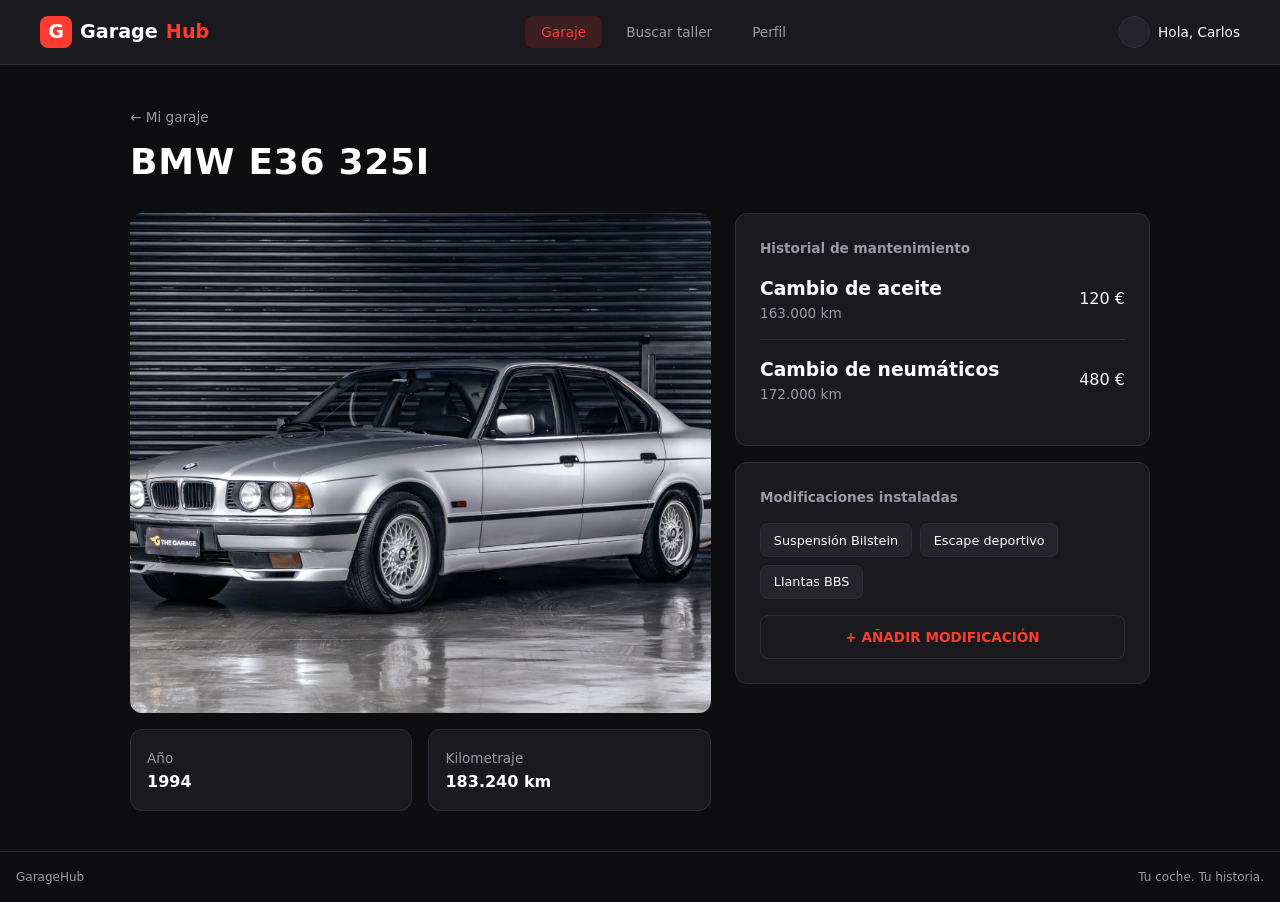
==== pages/detalle.html @ 3abf8b0a "proyecto acabado" ====
<!DOCTYPE html>
<html lang="es">
<head>
  <meta charset="UTF-8">
  <meta name="viewport" content="width=device-width, initial-scale=1.0">
  <title>BMW E36 325i | GarageHub</title>
  <link rel="stylesheet" href="../css/style.css">
  <script src="../js/menu.js" defer></script>
</head>
<body>
  <header class="site-header">
    <a class="logo" href="../index.html"><span aria-hidden="true">G</span>Garage<b>Hub</b></a>
    <nav class="main-nav" id="menu-principal" aria-label="Navegación principal">
      <ul>
        <li><a href="../index.html" aria-current="page">Garaje</a></li>
        <li><a href="#">Buscar taller</a></li>
        <li><a href="perfil.html">Perfil</a></li>
      </ul>
    </nav>
    <div class="user"><span class="avatar" role="img" aria-label="Foto de Carlos"></span>Hola, Carlos</div>
    <button class="nav-toggle" type="button" aria-controls="menu-principal" aria-expanded="false" aria-label="Abrir menú"><span></span><span></span><span></span></button>
  </header>
  <main class="page">
    <a class="back" href="../index.html">&larr; Mi garaje</a>
    <h1>BMW E36 325i</h1>
    <div class="layout layout-detalle">
      <section aria-label="Datos del vehículo">
        <img class="big-img" src="../assets/img/bmw-e36.jpg" alt="BMW E36 325i gris" width="800" height="500">
        <div class="stats">
          <div class="stat"><span class="muted">Año</span><strong>1994</strong></div>
          <div class="stat"><span class="muted">Kilometraje</span><strong>183.240 km</strong></div>
        </div>
      </section>
      <aside>
        <section class="panel" aria-labelledby="t-hist">
          <h2 id="t-hist" class="muted">Historial de mantenimiento</h2>
          <ul class="list">
            <li><article><h3>Cambio de aceite</h3><p class="muted">163.000 km</p></article><span>120 €</span></li>
            <li><article><h3>Cambio de neumáticos</h3><p class="muted">172.000 km</p></article><span>480 €</span></li>
          </ul>
        </section>
        <section class="panel" aria-labelledby="t-mods">
          <h2 id="t-mods" class="muted">Modificaciones instaladas</h2>
          <ul class="chips"><li>Suspensión Bilstein</li><li>Escape deportivo</li><li>Llantas BBS</li></ul>
          <a class="btn btn-outline btn-block" href="crear.html">+ Añadir modificación</a>
        </section>
      </aside>
    </div>
  </main>
  <footer class="site-footer"><span>GarageHub</span><span>Tu coche. Tu historia.</span></footer>
</body>
</html>
---- css/style.css ----
/* ===== Variables (guía de estilos de Figma) ===== */
:root {
  --bg: #0e0e10;
  --surface: #1a1a1e;
  --surface-2: #24242a;
  --border: #2e2e36;
  --accent: #ff3b30;
  --accent-hover: #e0332a;
  --text: #ffffff;
  --muted: #9a9aa6;
  --font: "Inter", system-ui, -apple-system, "Segoe UI", Arial, sans-serif;
  --s-1: 0.5rem;
  --s-2: 1rem;
  --s-3: 1.5rem;
  --s-4: 2.5rem;
  --radius: 12px;
}

/* ===== Base (mobile first) ===== */
*, *::before, *::after { box-sizing: border-box; margin: 0; padding: 0; }
body { font-family: var(--font); background: var(--bg); color: var(--text); line-height: 1.5; min-height: 100vh; display: flex; flex-direction: column; }
img { max-width: 100%; display: block; }
a { color: inherit; text-decoration: none; }
ul { list-style: none; }
:focus-visible { outline: 2px solid var(--accent); outline-offset: 2px; }
h1 { font-size: 1.75rem; text-transform: uppercase; letter-spacing: 0.02em; }
h2 { font-size: 1.1rem; }
.muted { color: var(--muted); font-size: 0.85rem; }
.link-accent { color: var(--accent); font-size: 0.85rem; }
.link-accent:hover { text-decoration: underline; }

/* ===== Botones ===== */
.btn { display: inline-block; background: var(--accent); color: #fff; border: 0; border-radius: 8px; padding: 0.8rem 1.5rem; font: 700 0.85rem var(--font); text-transform: uppercase; cursor: pointer; text-align: center; transition: background 0.2s; }
.btn:hover { background: var(--accent-hover); }
.btn-block { width: 100%; }
.btn-outline { background: transparent; border: 1px solid var(--border); color: var(--accent); }
.btn-outline:hover { background: var(--surface-2); }

/* ===== Header / Nav / Footer ===== */
.site-header { display: flex; flex-wrap: wrap; align-items: center; justify-content: space-between; gap: var(--s-2); padding: var(--s-2); background: var(--surface); border-bottom: 1px solid var(--border); }
.logo { display: flex; align-items: center; gap: var(--s-1); font-weight: 800; font-size: 1.2rem; }
.logo span { background: var(--accent); width: 32px; height: 32px; border-radius: 8px; display: grid; place-items: center; }
.logo b { color: var(--accent); }
.main-nav { order: 3; width: 100%; }
.main-nav ul { display: flex; gap: var(--s-1); }
.main-nav a { padding: 0.5rem 1rem; border-radius: 8px; font-size: 0.85rem; color: var(--muted); }
.main-nav a:hover { color: var(--text); }
.main-nav a[aria-current="page"] { background: rgba(255, 59, 48, 0.15); color: var(--accent); }
.user { display: flex; align-items: center; gap: var(--s-1); font-size: 0.85rem; }
.avatar { width: 32px; height: 32px; border-radius: 50%; background: var(--surface-2) center/cover; border: 1px solid var(--border); }
.site-footer { display: flex; justify-content: space-between; gap: var(--s-1); padding: var(--s-2); border-top: 1px solid var(--border); color: var(--muted); font-size: 0.75rem; }
.page { flex: 1; width: 100%; max-width: 1100px; margin: 0 auto; padding: var(--s-3) var(--s-2); }
.page-head { display: flex; flex-wrap: wrap; justify-content: space-between; align-items: flex-end; gap: var(--s-2); margin-bottom: var(--s-3); }
.badge { background: var(--surface-2); color: var(--muted); font-size: 0.7rem; padding: 0.2rem 0.6rem; border-radius: 6px; vertical-align: middle; }
.back { display: inline-block; color: var(--muted); font-size: 0.85rem; margin-bottom: var(--s-1); }

/* ===== Tarjetas del garaje (Grid) ===== */
.cards { display: grid; grid-template-columns: repeat(auto-fit, minmax(280px, 1fr)); gap: var(--s-3); }
.card { background: var(--surface); border-radius: var(--radius); overflow: hidden; border: 1px solid var(--border); }
.card img { width: 100%; aspect-ratio: 16 / 9; object-fit: cover; background: var(--surface-2); }
.card-body { padding: var(--s-2); }
.card-body p { margin: 0.25rem 0 var(--s-1); }
.meta-row { display: flex; flex-wrap: wrap; justify-content: space-between; align-items: center; gap: var(--s-1); margin-top: var(--s-3); }

/* ===== Paneles y layouts ===== */
.panel { background: var(--surface); border: 1px solid var(--border); border-radius: var(--radius); padding: var(--s-3); }
.panel + .panel { margin-top: var(--s-2); }
.layout { display: grid; gap: var(--s-3); margin-top: var(--s-3); }

/* ===== Formularios ===== */
.form { display: grid; gap: var(--s-2); }
.field { display: flex; flex-direction: column; gap: 0.35rem; }
.field label { font-size: 0.75rem; color: var(--muted); }
.field input, .field textarea { background: var(--surface-2); border: 1px solid var(--border); border-radius: 8px; padding: 0.8rem; color: var(--text); font: inherit; width: 100%; }
.field input::placeholder, .field textarea::placeholder { color: #666670; }
.field input:focus, .field textarea:focus { border-color: var(--accent); outline: none; }
.field textarea { min-height: 120px; resize: vertical; }
.fields-2, .fields-3 { display: grid; gap: var(--s-2); }
.check { display: flex; gap: var(--s-1); align-items: flex-start; font-size: 0.8rem; color: var(--muted); }
.upload { display: grid; place-content: center; text-align: center; gap: 0.25rem; min-height: 220px; border: 2px dashed var(--border); border-radius: var(--radius); padding: var(--s-3); cursor: pointer; background: var(--surface); }
.upload:hover { border-color: var(--accent); }
.upload input { position: absolute; opacity: 0; width: 1px; height: 1px; }

/* ===== Login / Registro ===== */
.auth { display: grid; min-height: 100vh; }
.auth-hero { display: flex; flex-direction: column; justify-content: space-between; gap: var(--s-4); padding: var(--s-3); min-height: 240px; background: linear-gradient(to top, rgba(14,14,16,0.95), rgba(14,14,16,0.3)), url("../assets/img/garage-hero.jpg") center/cover, var(--surface); }
.auth-hero h2 { font-size: 2rem; line-height: 1.15; }
.auth-hero h2 em { color: var(--accent); font-style: normal; display: block; }
.auth-form { display: flex; flex-direction: column; justify-content: center; gap: var(--s-3); padding: var(--s-3); max-width: 440px; width: 100%; margin: 0 auto; }
.auth-top { text-align: right; font-size: 0.75rem; color: var(--muted); }
.auth-form h1 { text-transform: none; }

/* ===== Detalle / Perfil ===== */
.stats { display: grid; grid-template-columns: 1fr 1fr; gap: var(--s-2); margin-top: var(--s-2); }
.stat { background: var(--surface); border: 1px solid var(--border); border-radius: var(--radius); padding: var(--s-2); }
.stat strong { display: block; }
.big-img { width: 100%; aspect-ratio: 16 / 10; object-fit: cover; border-radius: var(--radius); background: var(--surface-2); }
.list li { display: flex; justify-content: space-between; align-items: center; gap: var(--s-2); padding: var(--s-2) 0; border-bottom: 1px solid var(--border); }
.list li:last-child { border-bottom: 0; }
.chips { display: flex; flex-wrap: wrap; gap: var(--s-1); margin: var(--s-2) 0; }
.chips li { background: var(--surface-2); border: 1px solid var(--border); border-radius: 8px; padding: 0.4rem 0.8rem; font-size: 0.8rem; }
.profile-card { text-align: center; }
.profile-card .avatar { width: 88px; height: 88px; margin: 0 auto var(--s-1); }
.data-grid { display: grid; gap: var(--s-2); margin-top: var(--s-2); }
.data-grid dt { font-size: 0.75rem; color: var(--muted); }

/* ===== Hito 2: buscador, tarjetas, errores, menú móvil, modal ===== */
.buscador { max-width: 420px; margin-bottom: var(--s-3); }
.card-actions { display: flex; justify-content: space-between; align-items: center; gap: var(--s-1); }
.card-sin-foto { aspect-ratio: 16 / 9; display: grid; place-items: center; background: var(--surface-2); color: var(--muted); font-size: 0.85rem; }
.btn-sm { padding: 0.4rem 0.9rem; font-size: 0.7rem; }

.error { color: #ff6b61; font-size: 0.75rem; }
.error:empty { display: none; }
.field input.invalid, .field textarea.invalid { border-color: var(--accent); }
.check input.invalid { outline: 2px solid var(--accent); outline-offset: 2px; }

.nav-toggle { display: flex; flex-direction: column; justify-content: center; gap: 5px; width: 40px; height: 40px; padding: 9px; background: var(--surface-2); border: 1px solid var(--border); border-radius: 8px; cursor: pointer; }
.nav-toggle span { display: block; height: 2px; background: var(--text); border-radius: 2px; transition: transform 0.2s, opacity 0.2s; }
.nav-toggle[aria-expanded="true"] span:nth-child(1) { transform: translateY(7px) rotate(45deg); }
.nav-toggle[aria-expanded="true"] span:nth-child(2) { opacity: 0; }
.nav-toggle[aria-expanded="true"] span:nth-child(3) { transform: translateY(-7px) rotate(-45deg); }
.main-nav { display: none; }
.main-nav.abierto { display: block; }
.main-nav ul { flex-direction: column; }

.modal { margin: auto; background: var(--surface); color: var(--text); border: 1px solid var(--border); border-radius: var(--radius); padding: var(--s-3); width: min(90vw, 420px); }
.modal::backdrop { background: rgba(0, 0, 0, 0.7); }
.modal h2 { margin-bottom: var(--s-1); }
.modal p { color: var(--muted); margin-bottom: var(--s-3); }
.modal-actions { display: flex; flex-wrap: wrap; justify-content: flex-end; gap: var(--s-1); }

/* ===== Tablet ===== */
@media (min-width: 768px) {
  h1 { font-size: 2.25rem; }
  .site-header { padding: var(--s-2) var(--s-4); }
  .main-nav { order: 0; width: auto; display: block; }
  .main-nav ul { flex-direction: row; }
  .nav-toggle { display: none; }
  .fields-2, .data-grid { grid-template-columns: 1fr 1fr; }
  .fields-3 { grid-template-columns: repeat(3, 1fr); }
  .page { padding: var(--s-4); }
}

/* ===== Escritorio ===== */
@media (min-width: 1024px) {
  .auth { grid-template-columns: 1fr 1fr; }
  .auth-hero { padding: var(--s-4); min-height: 100vh; }
  .auth-form { padding: var(--s-4); }
  .layout-detalle { grid-template-columns: 1.4fr 1fr; align-items: start; }
  .layout-crear { grid-template-columns: 2fr 1fr; align-items: start; }
  .layout-perfil { grid-template-columns: 1fr 2fr; align-items: start; }
}
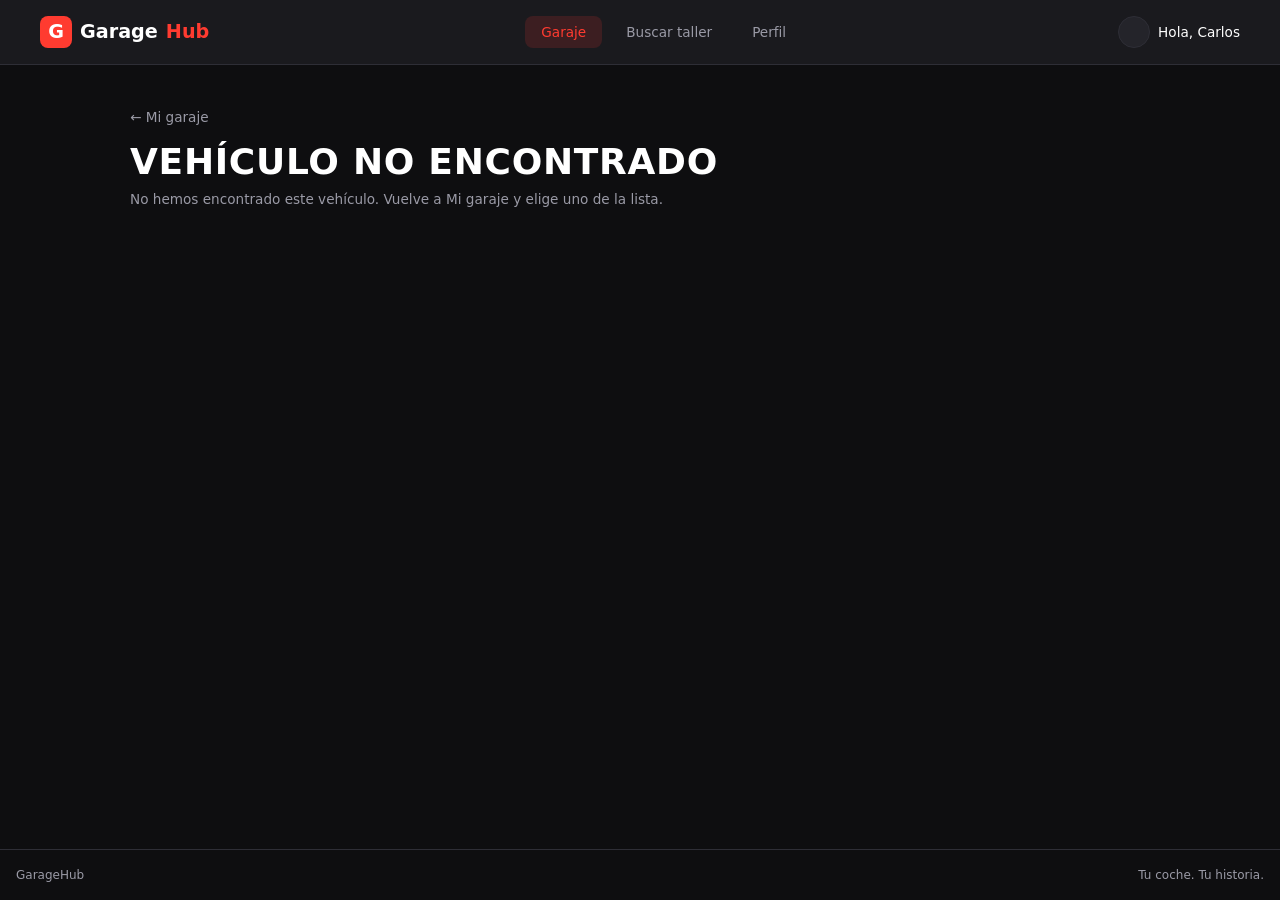
==== commit 2adecc88: "proyecto meodificado - arreglado ver kis detalles de los coches" ====
--- a/pages/detalle.html
+++ b/pages/detalle.html
@@ -3,9 +3,12 @@
 <head>
   <meta charset="UTF-8">
   <meta name="viewport" content="width=device-width, initial-scale=1.0">
-  <title>BMW E36 325i | GarageHub</title>
+  <title>Vehículo | GarageHub</title>
+  <link rel="icon" href="data:,">
   <link rel="stylesheet" href="../css/style.css">
   <script src="../js/menu.js" defer></script>
+  <script src="../js/mockData.js" defer></script>
+  <script src="../js/detalle.js" defer></script>
 </head>
 <body>
   <header class="site-header">
@@ -22,29 +25,31 @@
   </header>
   <main class="page">
     <a class="back" href="../index.html">&larr; Mi garaje</a>
-    <h1>BMW E36 325i</h1>
-    <div class="layout layout-detalle">
-      <section aria-label="Datos del vehículo">
-        <img class="big-img" src="../assets/img/bmw-e36.jpg" alt="BMW E36 325i gris" width="800" height="500">
-        <div class="stats">
-          <div class="stat"><span class="muted">Año</span><strong>1994</strong></div>
-          <div class="stat"><span class="muted">Kilometraje</span><strong>183.240 km</strong></div>
-        </div>
-      </section>
-      <aside>
-        <section class="panel" aria-labelledby="t-hist">
-          <h2 id="t-hist" class="muted">Historial de mantenimiento</h2>
-          <ul class="list">
-            <li><article><h3>Cambio de aceite</h3><p class="muted">163.000 km</p></article><span>120 €</span></li>
-            <li><article><h3>Cambio de neumáticos</h3><p class="muted">172.000 km</p></article><span>480 €</span></li>
-          </ul>
+    <h1 id="detalle-titulo">Cargando...</h1>
+
+    <p class="muted" id="no-encontrado" hidden>No hemos encontrado este vehículo. Vuelve a Mi garaje y elige uno de la lista.</p>
+
+    <div id="contenido-detalle" hidden>
+      <div class="layout layout-detalle">
+        <section aria-label="Datos del vehículo">
+          <div id="detalle-foto"></div>
+          <div class="stats">
+            <div class="stat"><span class="muted">Año</span><strong id="detalle-anio"></strong></div>
+            <div class="stat"><span class="muted">Kilometraje</span><strong id="detalle-km"></strong></div>
+          </div>
         </section>
-        <section class="panel" aria-labelledby="t-mods">
-          <h2 id="t-mods" class="muted">Modificaciones instaladas</h2>
-          <ul class="chips"><li>Suspensión Bilstein</li><li>Escape deportivo</li><li>Llantas BBS</li></ul>
-          <a class="btn btn-outline btn-block" href="crear.html">+ Añadir modificación</a>
-        </section>
-      </aside>
+        <aside>
+          <section class="panel" aria-labelledby="t-hist">
+            <h2 id="t-hist" class="muted">Historial de mantenimiento</h2>
+            <ul class="list" id="detalle-historial"></ul>
+          </section>
+          <section class="panel" aria-labelledby="t-mods">
+            <h2 id="t-mods" class="muted">Modificaciones instaladas</h2>
+            <ul class="chips" id="detalle-mods"></ul>
+            <a class="btn btn-outline btn-block" href="crear.html">+ Añadir modificación</a>
+          </section>
+        </aside>
+      </div>
     </div>
   </main>
   <footer class="site-footer"><span>GarageHub</span><span>Tu coche. Tu historia.</span></footer>
